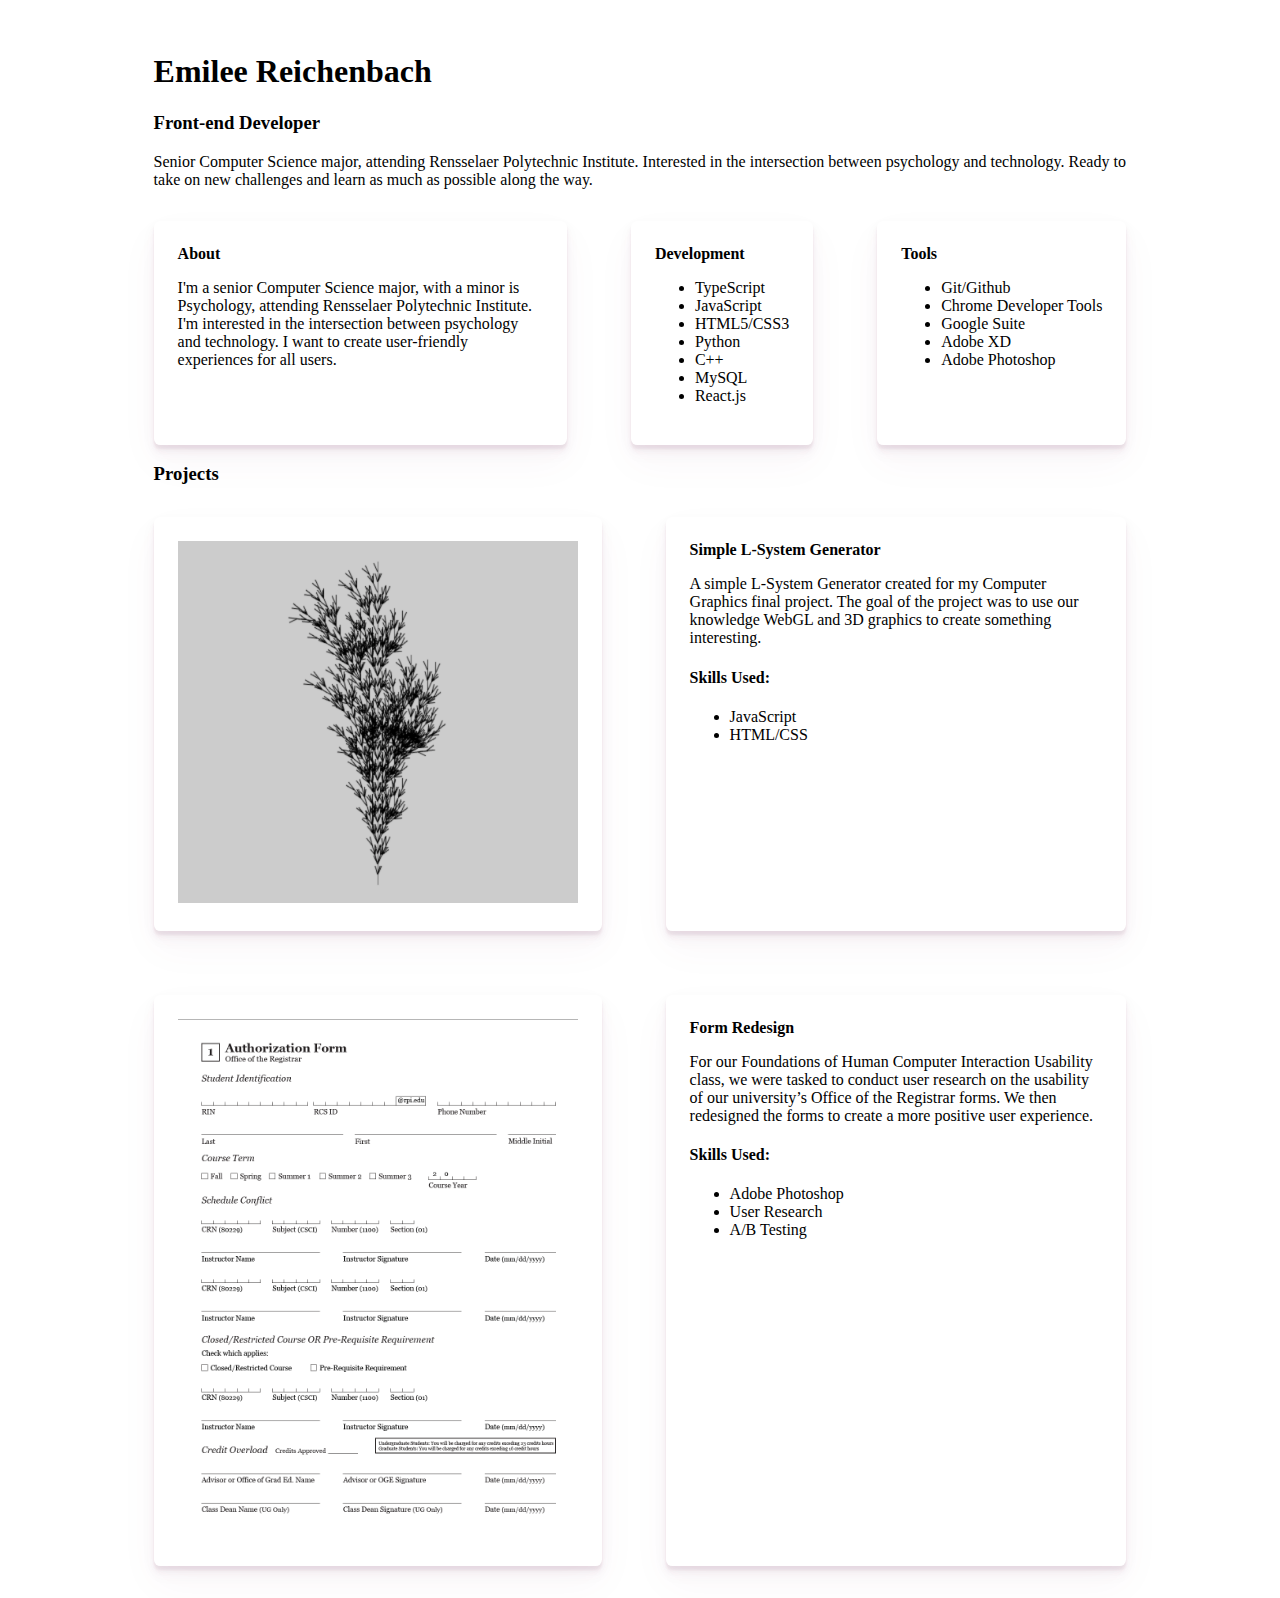
==== index.html @ 00890f54 "Basic information added" ====
<!DOCTYPE html>
<!--[if lt IE 7]>      <html class="no-js lt-ie9 lt-ie8 lt-ie7"> <![endif]-->
<!--[if IE 7]>         <html class="no-js lt-ie9 lt-ie8"> <![endif]-->
<!--[if IE 8]>         <html class="no-js lt-ie9"> <![endif]-->
<!--[if gt IE 8]><!--> <html class="no-js"> <!--<![endif]-->
  <head>
    <meta charset="utf-8">
    <meta http-equiv="X-UA-Compatible" content="IE=edge">
    <title>Emilee Reichenbach</title>
    <meta name="description" content="">
    <meta name="viewport" content="width=device-width, initial-scale=1">
    <link rel="stylesheet" type="text/css" href="main.css">
  </head>
  <body>
    <!--[if lt IE 7]>
      <p class="browsehappy">You are using an <strong>outdated</strong> browser. Please <a href="#">upgrade your browser</a> to improve your experience.</p>
    <![endif]-->

    <div class="container">
      <h1>Emilee Reichenbach</h1>
      <h3>Front-end Developer</h3>
      <p>Senior Computer Science major, attending Rensselaer Polytechnic Institute. Interested in the intersection between
      psychology and technology. Ready to take on new challenges and learn as much as possible along the way.</p>

      <div class="info">
        <div class="aboutcard">
          <strong>About</strong>
          <p>I'm a senior Computer Science major, with a minor is Psychology, attending Rensselaer Polytechnic Institute. I'm interested in the intersection between
          psychology and technology. I want to create user-friendly experiences for all users.</p>
        </div>

        <div class="aboutcard">
          <strong>Development</strong>
            <p>
              <ul>
                <li>TypeScript</li>
                <li>JavaScript</li>
                <li>HTML5/CSS3</li>
                <li>Python</li>
                <li>C++</li>
                <li>MySQL</li>
                <li>React.js</li>
              </ul>
            </p>
        </div>

        <div class="aboutcard">
          <strong>Tools</strong>
          <p>
            <ul>
              <li>Git/Github</li>
              <li>Chrome Developer Tools</li>
              <li>Google Suite</li>
              <li>Adobe XD</li>
              <li>Adobe Photoshop</li>
            </ul>
          </p>
        </div>
      </div>

      <h3>Projects</h3>
      <div class="projects">
        <div class="projectcard">
          <img src="images/lsystemgenerator.png" alt="Screenshot of L-System Generator" />
        </div>
        <div class="projectcard">
            <strong>Simple L-System Generator</strong>
            <p>
              A simple L-System Generator created for my Computer Graphics final project. The goal of the project was to use our
              knowledge WebGL and 3D graphics to create something interesting.
            </p>
            <h4>Skills Used:</h4>
            <ul>
              <li>JavaScript</li>
              <li>HTML/CSS</li>
            </ul>
        </div>

        <div class="projectcard">
          <img src="images/formproject.png" alt="Screenshot of Form Redesign project" />
        </div>
        <div class="projectcard">
          <strong>Form Redesign</strong>
          <p>
            For our Foundations of Human Computer Interaction Usability class, we were tasked to conduct user research on the
            usability of our university’s Office of the Registrar forms. We then redesigned the forms to create a more positive user
            experience.
          </p>
          <h4>Skills Used:</h4>
          <ul>
              <li>Adobe Photoshop</li>
              <li>User Research</li>
              <li>A/B Testing</li>
        </div>

      </div>
    
    </div>
    
    <script src="" async defer></script>
  </body>
</html>
---- main.css ----
body {
  margin: 0;
  font-family: 'Lato';
  padding: 2em;
  background: white;
}

.container {
  width: 80%;
  margin: 0 auto;
}

.info {
  display: grid;
  grid-template-columns: repeat(3, auto);
  grid-gap: 4em;
  margin-top: 2em;
}

.projects {
  display: grid;
  grid-template-columns: repeat(2, auto);
  grid-gap: 4em;
  margin-top: 2em;
}

.aboutcard {
  background: white;
  padding: 1.5em;
  border-radius: .4em;
  box-shadow:
    0 3.1px 2.2px rgba(115, 48, 91, 0.07),
    0 5.3px 6.3px rgba(115, 48, 91, 0.046),
    0 7.7px 14.4px rgba(115, 48, 91, 0.044),
    0 17px 42px rgba(115, 48, 91, 0.04)
  ;
}

.projectcard {
  background: white;
  padding: 1.5em;
  border-radius: .4em;
  box-shadow:
    0 3.1px 2.2px rgba(115, 48, 91, 0.07),
    0 5.3px 6.3px rgba(115, 48, 91, 0.046),
    0 7.7px 14.4px rgba(115, 48, 91, 0.044),
    0 17px 42px rgba(115, 48, 91, 0.04)
  ;
}

.projectcard img {
  max-width: 400px;
}
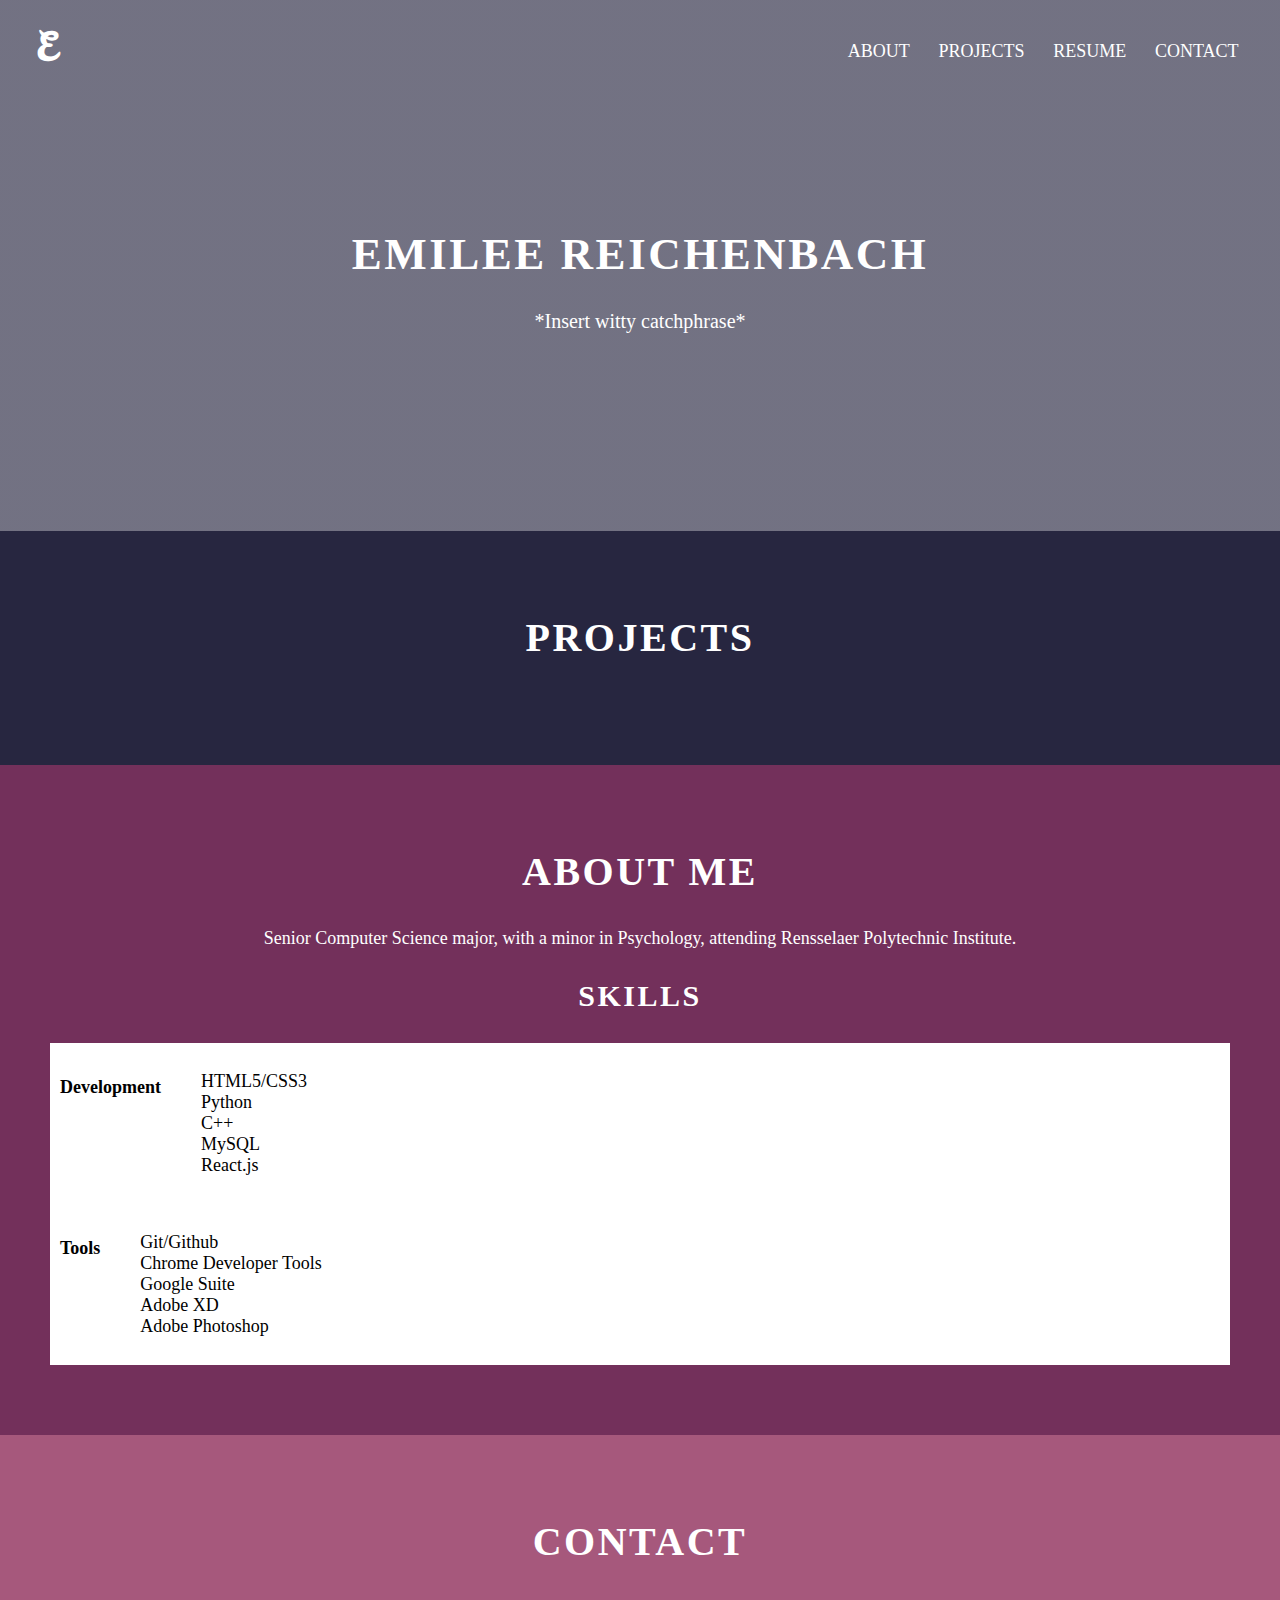
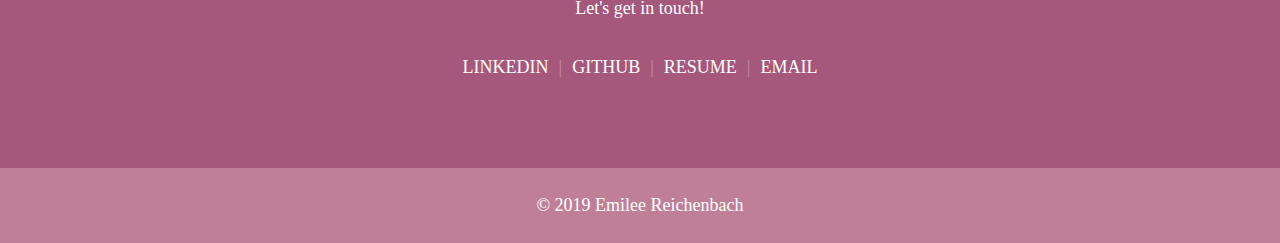
==== commit 98b919a0: "Used CSS Grid to layout page" ====
--- a/index.html
+++ b/index.html
@@ -10,26 +10,109 @@
     <meta name="description" content="">
     <meta name="viewport" content="width=device-width, initial-scale=1">
     <link rel="stylesheet" type="text/css" href="main.css">
+
+    <!-- Fonts -->
+    <link href="https://fonts.googleapis.com/css?family=Leckerli+One&display=swap" rel="stylesheet">
+    <link href="https://fonts.googleapis.com/css?family=Roboto&display=swap" rel="stylesheet">
   </head>
   <body>
     <!--[if lt IE 7]>
       <p class="browsehappy">You are using an <strong>outdated</strong> browser. Please <a href="#">upgrade your browser</a> to improve your experience.</p>
     <![endif]-->
 
-    <div class="container">
-      <h1>Emilee Reichenbach</h1>
-      <h3>Front-end Developer</h3>
-      <p>Senior Computer Science major, attending Rensselaer Polytechnic Institute. Interested in the intersection between
-      psychology and technology. Ready to take on new challenges and learn as much as possible along the way.</p>
+    <header role="banner">
+    <!-- Logo and Nav bar -->
+      <div class="clearfix">
+        <a href="/" id="logo">E</a>
+      </div>
+      
+      <nav id="top-nav" role="navigation">
+        <ul>
+          <li><a href="#about">About</a></li>
+          <li><a href="#projects">Projects</a></li>
+          <li><a href="/">Resume</a></li>
+          <li><a href="#contact">Contact</a></li>
+        </ul>
+      </nav>
 
-      <div class="info">
-        <div class="aboutcard">
+    <!-- Title section & photo -->
+      <div id="head">
+        <h1>Emilee Reichenbach</h1>
+        <!-- <h3>Front-end Developer</h3> -->
+        <p>*Insert witty catchphrase*</p>
+      </div>
+    </header>
+    <main>
+    <a name="projects"></a>
+    <!-- Projects -->
+      <h2>Projects</h2>
+      <!-- Project image // Project Description -->
+
+    </main>
+
+    <section id="about">
+    <a name="about"></a>
+    <!-- About -->
+      <h2>About Me</h2>
+      <p>Senior Computer Science major, with a minor in Psychology, attending Rensselaer Polytechnic Institute.</p>
+      
+    <!-- Skills -->
+      <h3>Skills</h3>
+      <div class="card">
+        <div class="grid-item">
+        <!-- Dev -->
+        <h4>Development</h4>
+        <ul>
+          <li>HTML5/CSS3</li>
+          <li>Python</li>
+          <li>C++</li>
+          <li>MySQL</li>
+          <li>React.js</li>
+        </ul>
+        </div>
+      </div>
+
+      <div class="card">
+        <div class="grid-item">
+        <!-- Tools -->
+        <h4>Tools</h4>
+        <ul>
+          <li>Git/Github</li>
+          <li>Chrome Developer Tools</li>
+          <li>Google Suite</li>
+          <li>Adobe XD</li>
+          <li>Adobe Photoshop</li>
+        </ul>
+        </div>
+      </div>
+    </section>
+    <section id="contact">
+    <a name="contact"></a>
+      <h2>Contact</h2>
+      <p>Let's get in touch!</p>
+      <div class="grid-item">
+      <ul>
+        <li>LinkedIn</li>
+        <li>GitHub</li>
+        <li>Resume</li>
+        <li>Email</li>
+      </ul>
+      </div>
+    </section>
+
+    <footer>
+    <!-- Footer -->
+      &copy; 2019 Emilee Reichenbach
+    </footer>
+
+     <!-- <div class="info">
+        <div class="infocard">
           <strong>About</strong>
           <p>I'm a senior Computer Science major, with a minor is Psychology, attending Rensselaer Polytechnic Institute. I'm interested in the intersection between
           psychology and technology. I want to create user-friendly experiences for all users.</p>
         </div>
 
-        <div class="aboutcard">
+        <div class="infocard">
           <strong>Development</strong>
             <p>
               <ul>
@@ -44,7 +127,7 @@
             </p>
         </div>
 
-        <div class="aboutcard">
+        <div class="infocard">
           <strong>Tools</strong>
           <p>
             <ul>
@@ -58,8 +141,8 @@
         </div>
       </div>
 
-      <h3>Projects</h3>
       <div class="projects">
+        <h3>Projects</h3>
         <div class="projectcard">
           <img src="images/lsystemgenerator.png" alt="Screenshot of L-System Generator" />
         </div>
@@ -77,7 +160,7 @@
         </div>
 
         <div class="projectcard">
-          <img src="images/formproject.png" alt="Screenshot of Form Redesign project" />
+        <img src="images/formproject.png" alt="Screenshot of Form Redesign project" />
         </div>
         <div class="projectcard">
           <strong>Form Redesign</strong>
@@ -94,9 +177,9 @@
         </div>
 
       </div>
-    
-    </div>
-    
+        
     <script src="" async defer></script>
+
+    <footer>&copy; 2019 Emilee Reichenbach</footer> -->
   </body>
-</html>+</html> --- a/main.css
+++ b/main.css
@@ -1,53 +1,216 @@
+.clearfix::after {
+  content: "";
+  clear: both;
+  display: table;
+}
+
+* { box-sizing: border-box; }
+
+.grid-item {
+  display: flex;
+}
+
+:root {
+  --header-color: white;
+}
+
 body {
-  margin: 0;
+  margin: 0 auto;
+  padding: 0;
   font-family: 'Lato';
-  padding: 2em;
+  font-size: 18px;
+  text-align: center;
   background: white;
-}
-
-.container {
-  width: 80%;
+  display: grid;
+  grid-template-columns: auto;
+  grid-template-rows: repeat(5, auto);
+  grid-template-areas: 
+    "header"
+    "project"
+    "about"
+    "contact"
+    "footer"; 
+}
+
+h2 {
+  text-transform: uppercase;
+  font-size: 40px;
+  letter-spacing: 2.5px;
+  text-align: center;
+  color: white;
+}
+
+h3 {
+  text-transform: uppercase;
+  font-size: 30px;
+  letter-spacing: 2.5px;
+  text-align: center;
+}
+
+/* Header */
+header {
+  grid-area: header;
+  background: linear-gradient(
+      rgba(39, 38, 64, 0.65), 
+      rgba(39, 38, 64, 0.65)
+    ),
+    url('/images/backgroundimg.jpeg');
+  background-position: center;
+  background-repeat: no-repeat;
+  background-size: cover;
+  background-color: linear-gradient(
+      rgb(39, 38, 64),
+      rgb(115, 48, 91)); 
+}
+
+/* Logo design */
+#logo {
+  color: var(--header-color);
+  font-family: 'Leckerli One';
+  font-size: 40px;
+  text-decoration: none;
+  float: left;
+  display: block;
+  position: absolute;
+  margin-top: 0.5em;
+  margin-left: 0.9em;
+  -webkit-transition: all 0.3s ease-in-out;
+  -moz-transition: all 0.3s ease-in-out;
+  -o-transition: all 0.3s ease-in-out;
+  transition: all 0.3s ease-in-out;
+} 
+
+#logo:hover {
+  color: #BF8097;
+  text-decoration: none;
+  -webkit-transform: scale(1.08);
+  -moz-transform: scale(1.08);
+  -o-transform: scale(1.08);
+  transform: scale(1.08);
+} 
+
+header[role="banner"] {
+  width: 100%;
+}
+
+header[role="banner"] nav {
+  float: right;
+}
+
+/* Top navigation */
+#top-nav ul {
+  list-style: none;
+  margin-top: 1.5em;
+  margin-right: 1.5em;
+}
+
+#top-nav ul li {
+  padding: .8em;
+  float: left;
+}
+
+#top-nav a {
+  color: var(--header-color);
+  text-align: center;
+  padding-bottom: .3em;
+  text-decoration: none;
+  text-transform: uppercase;
+  -webkit-transition: all 0.3s ease-in-out;
+  -moz-transition: all 0.3s ease-in-out;
+  -o-transition: all 0.3s ease-in-out;
+  transition: all 0.3s ease-in-out;
+  border-bottom: 3px solid transparent;
+}
+
+#top-nav a:hover {
+  border-bottom: 3px solid #BF8097;
+}
+
+/* Title Content */
+#head {
+  padding: 11em 0;
+}
+
+#head h1 {
+  text-transform: uppercase;
+  font-size: 45px;
+  color: var(--header-color);
+  letter-spacing: 2.5px;
+}
+
+#head p {
+  width: 70%;
   margin: 0 auto;
-}
-
-.info {
+  color: var(--header-color);
+  font-size: 20px;
+}
+
+/* Project Section */
+main {
+  grid-area: project;
+  padding: 50px;
+  padding-bottom: 70px;
+  background-color: rgb(39, 38, 64);
+}
+
+/* About Section */
+section#about {
+  grid-area: about;
+  padding: 50px;
+  padding-bottom: 70px;
+  background-color: rgb(115, 48, 91);
+  color: white;
+  text-align: center;
+}
+
+.card {
   display: grid;
-  grid-template-columns: repeat(3, auto);
-  grid-gap: 4em;
-  margin-top: 2em;
-}
-
-.projects {
-  display: grid;
-  grid-template-columns: repeat(2, auto);
-  grid-gap: 4em;
-  margin-top: 2em;
-}
-
-.aboutcard {
-  background: white;
+  grid-template-columns: 1fr 2fr;
+  grid-auto-rows: auto;
+  grid-gap: 10px;
+  padding: 10px;
+  background-color: white;
+  color: black;
+}
+
+.card ul {
+  list-style: none;
+  text-align: left;
+}
+
+/* Contact Section */
+section#contact {
+  grid-area: contact;
+  padding: 50px;
+  padding-bottom: 70px;
+  background-color: rgb(166, 88, 124);
+  color: white;
+}
+
+section#contact ul {
+  list-style: none;
+  text-transform: uppercase;
+  padding: 20px;
+  margin: auto;
+}
+
+section#contact ul li {
+  float: left;
+}
+
+section#contact ul li:not(:last-child):after {
+  content: '|';
+  position: relative; 
+  padding: 0 10px 0 10px;
+  opacity: 0.3;
+  color: #fff;
+}
+
+/* Footer */
+footer {
+  grid-area: footer;
   padding: 1.5em;
-  border-radius: .4em;
-  box-shadow:
-    0 3.1px 2.2px rgba(115, 48, 91, 0.07),
-    0 5.3px 6.3px rgba(115, 48, 91, 0.046),
-    0 7.7px 14.4px rgba(115, 48, 91, 0.044),
-    0 17px 42px rgba(115, 48, 91, 0.04)
-  ;
-}
-
-.projectcard {
-  background: white;
-  padding: 1.5em;
-  border-radius: .4em;
-  box-shadow:
-    0 3.1px 2.2px rgba(115, 48, 91, 0.07),
-    0 5.3px 6.3px rgba(115, 48, 91, 0.046),
-    0 7.7px 14.4px rgba(115, 48, 91, 0.044),
-    0 17px 42px rgba(115, 48, 91, 0.04)
-  ;
-}
-
-.projectcard img {
-  max-width: 400px;
+  text-align: center;
+  background-color: rgb(191, 128, 151);
+  color: white;
 }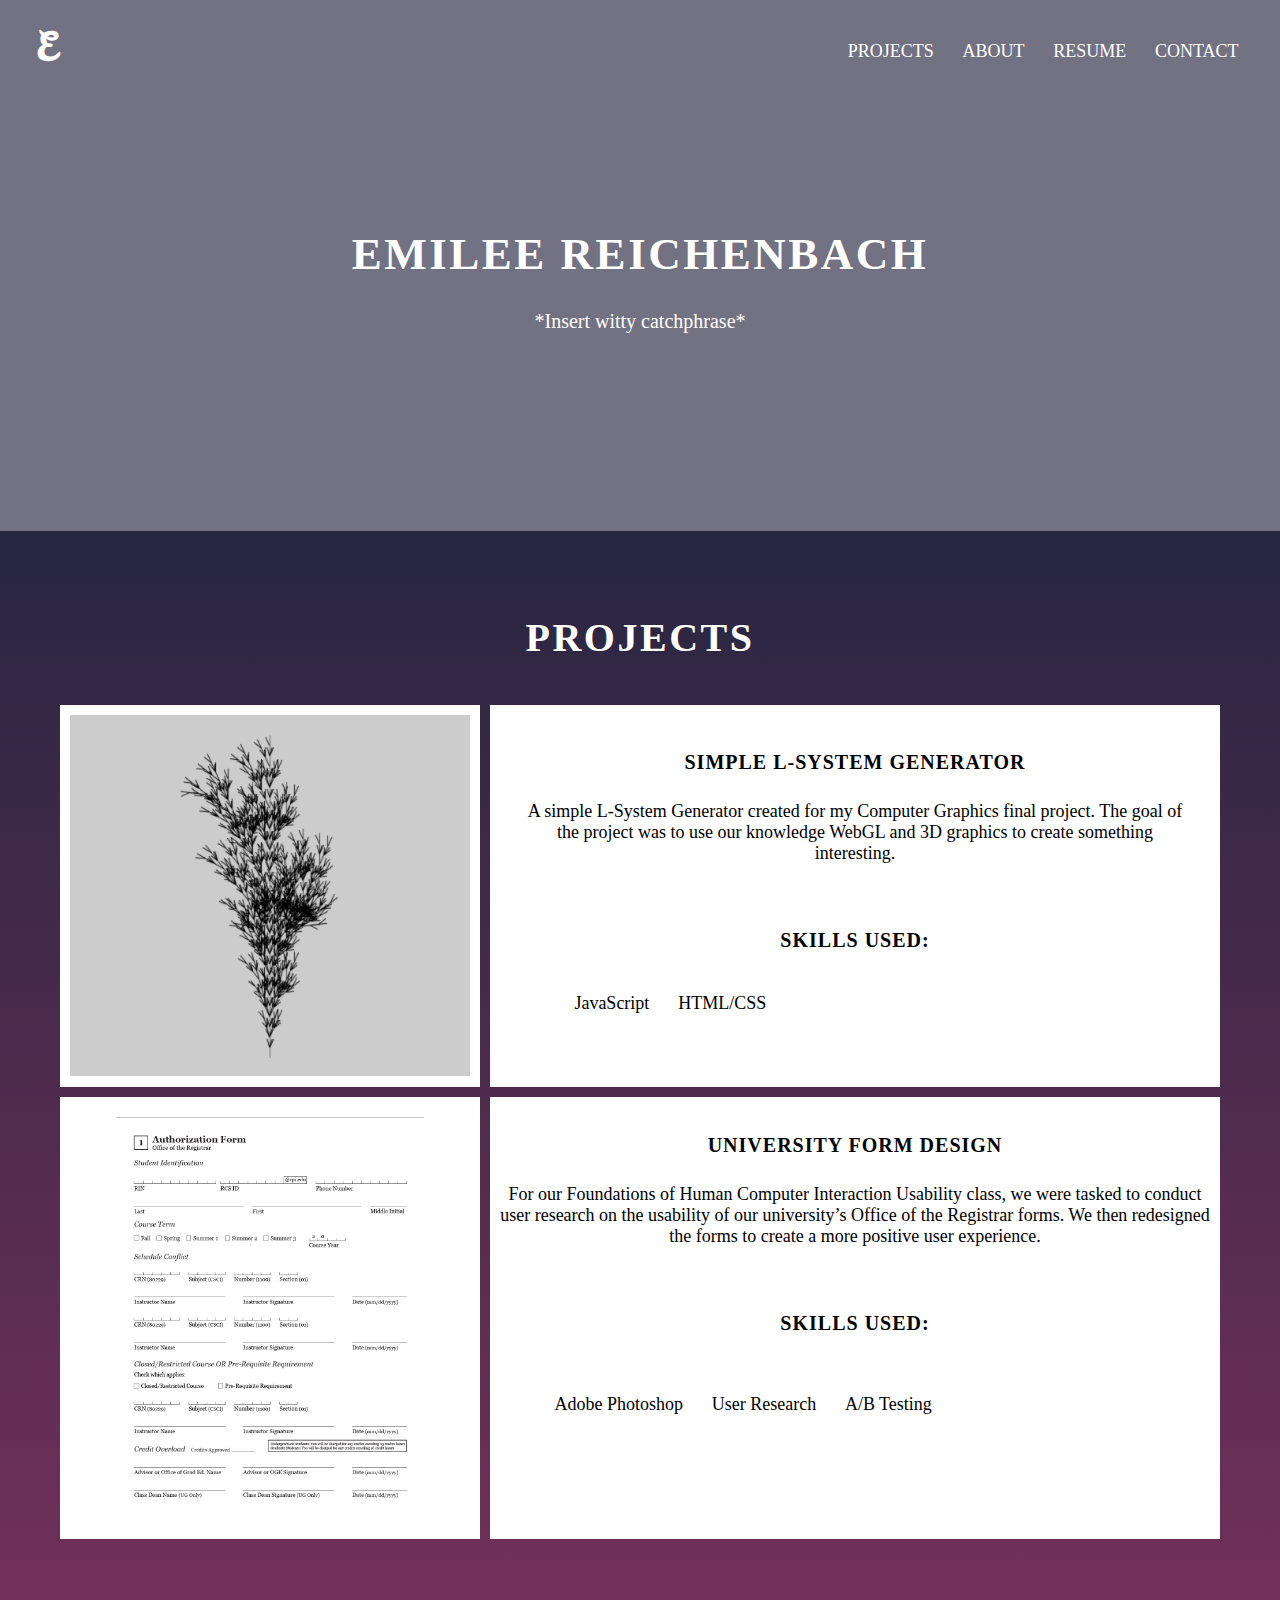
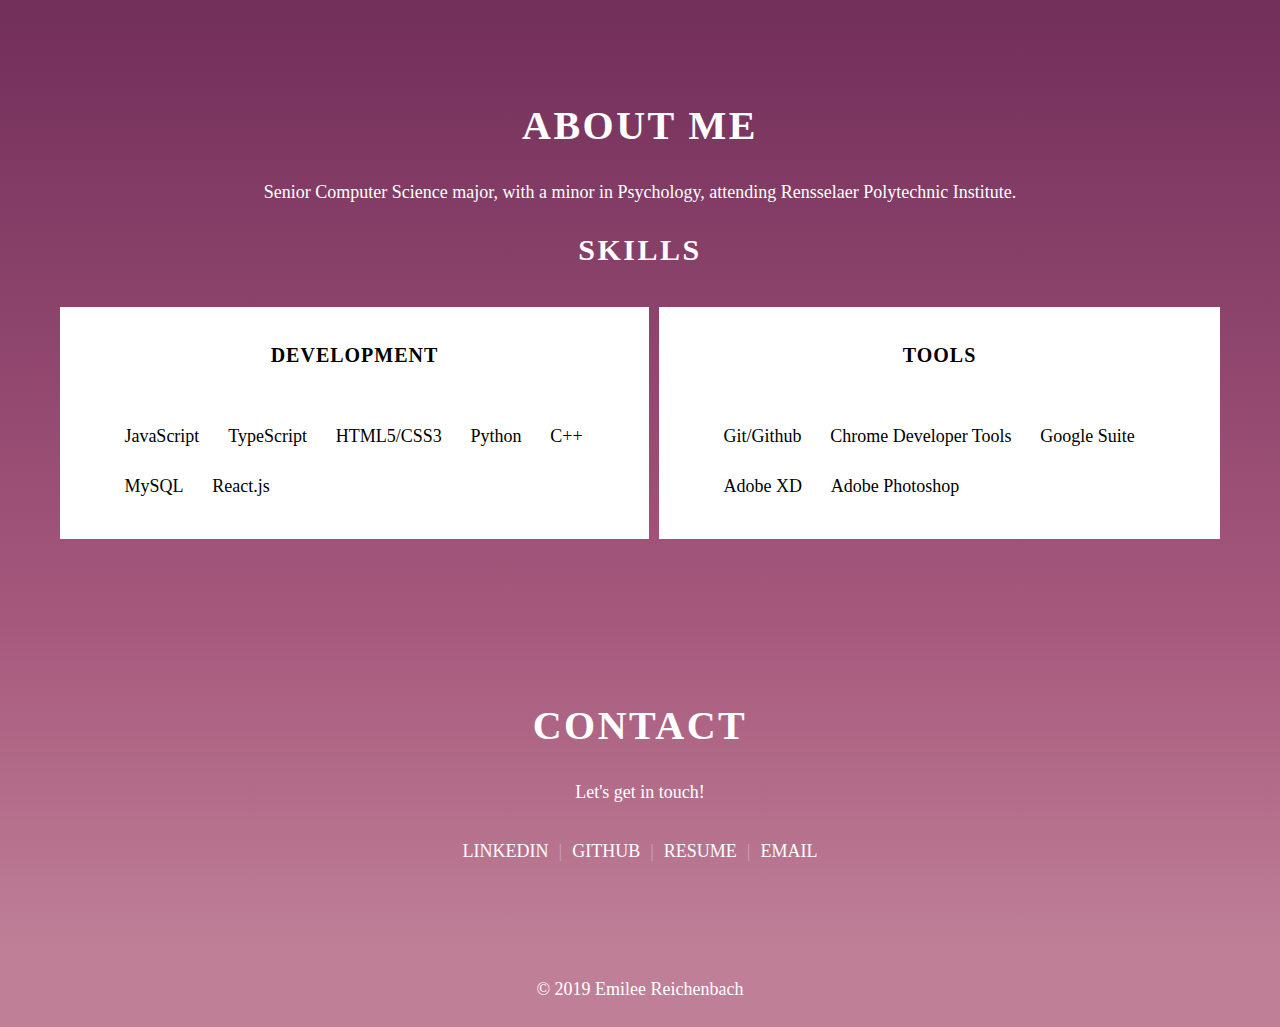
==== commit 9e85075c: "Divided content into cards" ====
--- a/index.html
+++ b/index.html
@@ -28,8 +28,8 @@
       
       <nav id="top-nav" role="navigation">
         <ul>
+          <li><a href="#projects">Projects</a></li>
           <li><a href="#about">About</a></li>
-          <li><a href="#projects">Projects</a></li>
           <li><a href="/">Resume</a></li>
           <li><a href="#contact">Contact</a></li>
         </ul>
@@ -42,12 +42,52 @@
         <p>*Insert witty catchphrase*</p>
       </div>
     </header>
+
     <main>
     <a name="projects"></a>
     <!-- Projects -->
       <h2>Projects</h2>
       <!-- Project image // Project Description -->
-
+      <div class="grid-container" id="projects">
+        <!-- Project 1 -->
+        <div class="card">
+          <img src="images/lsystemgenerator.png" alt="Simple L-System Generator screenshot" />
+        </div>
+        <div class="card" id="projects">
+          <h4>Simple L-System Generator</h4>
+          <p>
+            A simple L-System Generator created for my Computer Graphics final project. The goal of the project was to use our
+            knowledge WebGL and 3D graphics to create something interesting.
+          </p>
+          <br />
+          <h4>Skills Used:</h4>
+          <ul id="pr">
+            <li>JavaScript</li>
+            <li>HTML/CSS</li>
+          </ul>
+        </div>
+
+        <!-- Project 2 -->
+        <div class="card" id="projects">
+          <img src="images/formproject.png" alt="Form Redesign screenshot" />
+        </div>
+        <div class="card">
+          <h4>University Form Design</h4>
+          <p>
+            For our Foundations of Human Computer Interaction Usability class, we were tasked to conduct user research on the
+            usability of our university’s Office of the Registrar forms. We then redesigned the forms to create a more positive
+            user
+            experience.
+          </p>
+          <br />
+          <h4>Skills Used:</h4>
+          <ul id="pr">
+            <li>Adobe Photoshop</li>
+            <li>User Research</li>
+            <li>A/B Testing</li>
+          </ul>
+        </div>
+      </div>
     </main>
 
     <section id="about">
@@ -58,34 +98,35 @@
       
     <!-- Skills -->
       <h3>Skills</h3>
-      <div class="card">
-        <div class="grid-item">
-        <!-- Dev -->
-        <h4>Development</h4>
-        <ul>
-          <li>HTML5/CSS3</li>
-          <li>Python</li>
-          <li>C++</li>
-          <li>MySQL</li>
-          <li>React.js</li>
-        </ul>
-        </div>
-      </div>
-
-      <div class="card">
-        <div class="grid-item">
-        <!-- Tools -->
-        <h4>Tools</h4>
-        <ul>
-          <li>Git/Github</li>
-          <li>Chrome Developer Tools</li>
-          <li>Google Suite</li>
-          <li>Adobe XD</li>
-          <li>Adobe Photoshop</li>
-        </ul>
+      <div class="grid-container">
+        <div class="card">
+          <!-- Dev -->
+          <h4>Development</h4>
+          <ul>
+            <li>JavaScript</li>
+            <li>TypeScript</li>
+            <li>HTML5/CSS3</li>
+            <li>Python</li>
+            <li>C++</li>
+            <li>MySQL</li>
+            <li>React.js</li>
+          </ul>
+        </div>
+
+        <div class="card">
+          <!-- Tools -->
+          <h4>Tools</h4>
+          <ul>
+            <li>Git/Github</li>
+            <li>Chrome Developer Tools</li>
+            <li>Google Suite</li>
+            <li>Adobe XD</li>
+            <li>Adobe Photoshop</li>
+          </ul>
         </div>
       </div>
     </section>
+
     <section id="contact">
     <a name="contact"></a>
       <h2>Contact</h2>
--- a/main.css
+++ b/main.css
@@ -8,6 +8,14 @@
 
 .grid-item {
   display: flex;
+}
+
+.grid-container {
+  display: grid;
+  grid-gap: 10px;
+  align-content: center;
+  grid-template-columns: auto auto;
+  padding: 10px;
 }
 
 :root {
@@ -47,6 +55,13 @@
   text-align: center;
 }
 
+h4 {
+  text-align: center;
+  font-size: 20px;
+  text-transform: uppercase;
+  letter-spacing: 1px;
+}
+
 /* Header */
 header {
   grid-area: header;
@@ -58,9 +73,6 @@
   background-position: center;
   background-repeat: no-repeat;
   background-size: cover;
-  background-color: linear-gradient(
-      rgb(39, 38, 64),
-      rgb(115, 48, 91)); 
 }
 
 /* Logo design */
@@ -150,7 +162,28 @@
   grid-area: project;
   padding: 50px;
   padding-bottom: 70px;
-  background-color: rgb(39, 38, 64);
+  background: linear-gradient(
+    rgb(39, 38, 64),
+    rgb(115, 48, 91));
+}
+
+.grid-container#project {
+  grid-template-columns: 1fr 2fr;
+  grid-column-gap: 15px;
+  grid-row-gap: 30px;
+}
+
+.card#projects {
+  padding: 20px 30px 20px 30px;
+}
+
+.card#projects ul {
+  list-style: none;
+  margin: 0 auto;
+}
+
+.card#projects ul li {
+  padding: 0.8em;
 }
 
 /* About Section */
@@ -158,24 +191,36 @@
   grid-area: about;
   padding: 50px;
   padding-bottom: 70px;
-  background-color: rgb(115, 48, 91);
+  background: linear-gradient(
+    rgb(115, 48, 91),
+    rgb(166, 88, 124));
   color: white;
   text-align: center;
 }
 
 .card {
-  display: grid;
-  grid-template-columns: 1fr 2fr;
-  grid-auto-rows: auto;
-  grid-gap: 10px;
   padding: 10px;
+  float: left;
   background-color: white;
   color: black;
+  text-align: center;
 }
 
 .card ul {
   list-style: none;
-  text-align: left;
+  float: left;
+}
+
+.card ul li {
+  padding: .8em;
+  float: left;
+}
+
+.card img {
+  min-width: 300px;
+  max-width: 400px;
+  max-height: 400px;
+  margin-bottom: -.2em;
 }
 
 /* Contact Section */
@@ -183,7 +228,9 @@
   grid-area: contact;
   padding: 50px;
   padding-bottom: 70px;
-  background-color: rgb(166, 88, 124);
+  background: linear-gradient(
+    rgb(166, 88, 124),
+    rgb(191, 128, 151));
   color: white;
 }
 
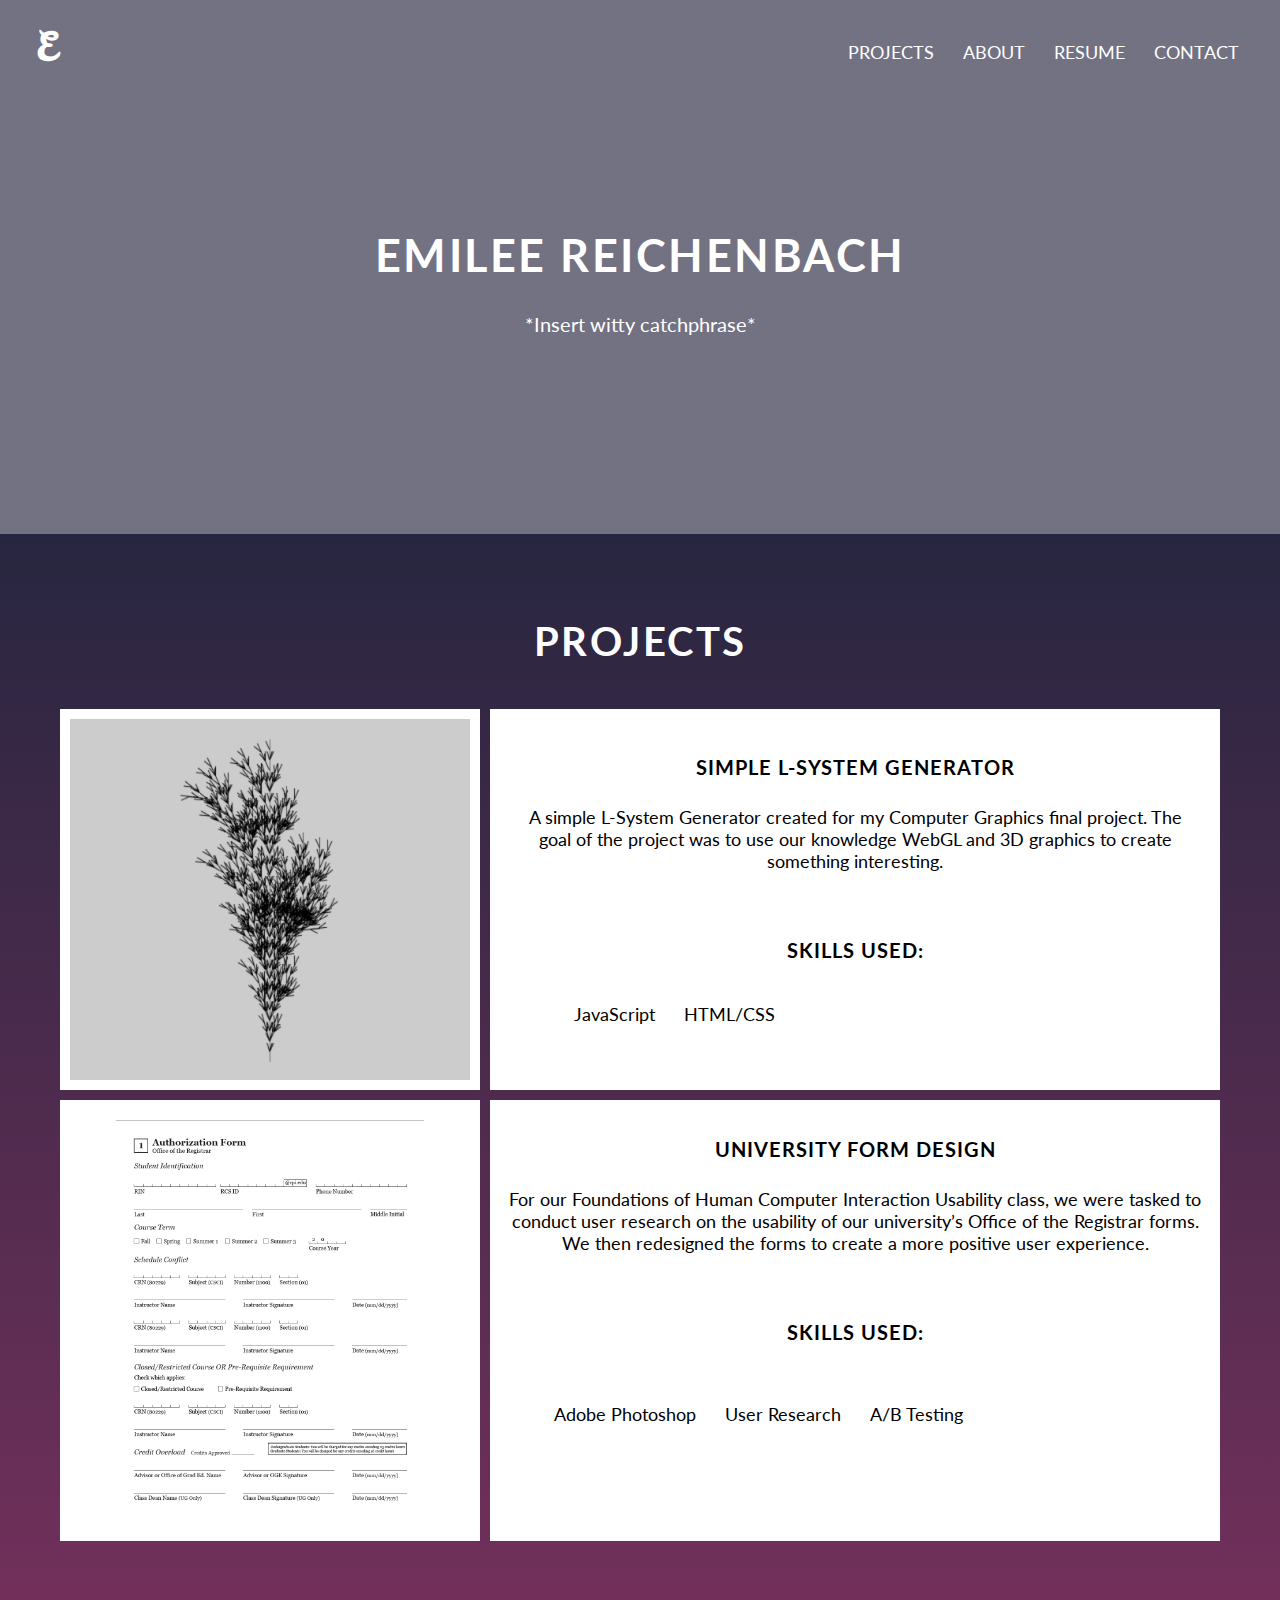
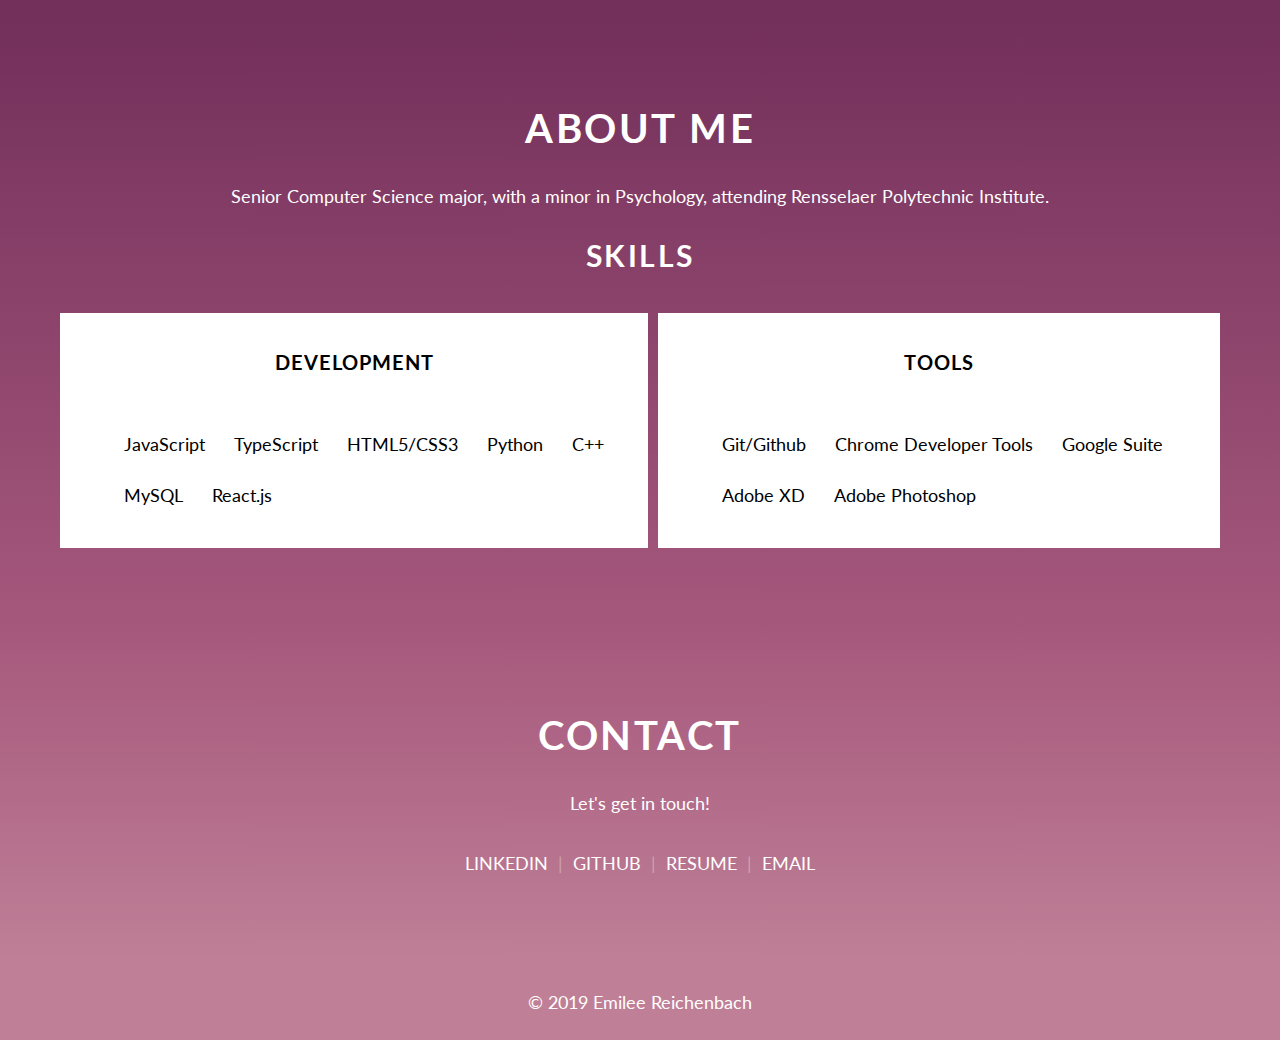
==== commit 01ee97ea: "Added link to Lato font" ====
--- a/index.html
+++ b/index.html
@@ -14,6 +14,7 @@
     <!-- Fonts -->
     <link href="https://fonts.googleapis.com/css?family=Leckerli+One&display=swap" rel="stylesheet">
     <link href="https://fonts.googleapis.com/css?family=Roboto&display=swap" rel="stylesheet">
+    <link href="https://fonts.googleapis.com/css?family=Lato&display=swap" rel="stylesheet">
   </head>
   <body>
     <!--[if lt IE 7]>
@@ -30,7 +31,7 @@
         <ul>
           <li><a href="#projects">Projects</a></li>
           <li><a href="#about">About</a></li>
-          <li><a href="/">Resume</a></li>
+          <li><a href=Resume_Emilee.pdf>Resume</a></li>
           <li><a href="#contact">Contact</a></li>
         </ul>
       </nav>
@@ -133,10 +134,10 @@
       <p>Let's get in touch!</p>
       <div class="grid-item">
       <ul>
-        <li>LinkedIn</li>
-        <li>GitHub</li>
-        <li>Resume</li>
-        <li>Email</li>
+        <li><a href="https://linkedin.com/in/emilee-reichenbach">LinkedIn</a></li>
+        <li><a href="https://github.com/emileerei">GitHub</a></li>
+        <li><a href=Resume_Emilee.pdf>Resume</a></li>
+        <li><a href="mailto:reiche2@rpi.edu">Email</a></li>
       </ul>
       </div>
     </section>
@@ -145,82 +146,5 @@
     <!-- Footer -->
       &copy; 2019 Emilee Reichenbach
     </footer>
-
-     <!-- <div class="info">
-        <div class="infocard">
-          <strong>About</strong>
-          <p>I'm a senior Computer Science major, with a minor is Psychology, attending Rensselaer Polytechnic Institute. I'm interested in the intersection between
-          psychology and technology. I want to create user-friendly experiences for all users.</p>
-        </div>
-
-        <div class="infocard">
-          <strong>Development</strong>
-            <p>
-              <ul>
-                <li>TypeScript</li>
-                <li>JavaScript</li>
-                <li>HTML5/CSS3</li>
-                <li>Python</li>
-                <li>C++</li>
-                <li>MySQL</li>
-                <li>React.js</li>
-              </ul>
-            </p>
-        </div>
-
-        <div class="infocard">
-          <strong>Tools</strong>
-          <p>
-            <ul>
-              <li>Git/Github</li>
-              <li>Chrome Developer Tools</li>
-              <li>Google Suite</li>
-              <li>Adobe XD</li>
-              <li>Adobe Photoshop</li>
-            </ul>
-          </p>
-        </div>
-      </div>
-
-      <div class="projects">
-        <h3>Projects</h3>
-        <div class="projectcard">
-          <img src="images/lsystemgenerator.png" alt="Screenshot of L-System Generator" />
-        </div>
-        <div class="projectcard">
-            <strong>Simple L-System Generator</strong>
-            <p>
-              A simple L-System Generator created for my Computer Graphics final project. The goal of the project was to use our
-              knowledge WebGL and 3D graphics to create something interesting.
-            </p>
-            <h4>Skills Used:</h4>
-            <ul>
-              <li>JavaScript</li>
-              <li>HTML/CSS</li>
-            </ul>
-        </div>
-
-        <div class="projectcard">
-        <img src="images/formproject.png" alt="Screenshot of Form Redesign project" />
-        </div>
-        <div class="projectcard">
-          <strong>Form Redesign</strong>
-          <p>
-            For our Foundations of Human Computer Interaction Usability class, we were tasked to conduct user research on the
-            usability of our university’s Office of the Registrar forms. We then redesigned the forms to create a more positive user
-            experience.
-          </p>
-          <h4>Skills Used:</h4>
-          <ul>
-              <li>Adobe Photoshop</li>
-              <li>User Research</li>
-              <li>A/B Testing</li>
-        </div>
-
-      </div>
-        
-    <script src="" async defer></script>
-
-    <footer>&copy; 2019 Emilee Reichenbach</footer> -->
   </body>
 </html> --- a/main.css
+++ b/main.css
@@ -25,7 +25,7 @@
 body {
   margin: 0 auto;
   padding: 0;
-  font-family: 'Lato';
+  font-family: 'Lato', sans-serif;
   font-size: 18px;
   text-align: center;
   background: white;
@@ -93,12 +93,11 @@
 } 
 
 #logo:hover {
-  color: #BF8097;
-  text-decoration: none;
-  -webkit-transform: scale(1.08);
-  -moz-transform: scale(1.08);
-  -o-transform: scale(1.08);
-  transform: scale(1.08);
+  text-decoration: none;
+  -webkit-transform: scale(1.08) rotate(-15deg);
+  -moz-transform: scale(1.08) rotate(-15deg);
+  -o-transform: scale(1.08) rotate(-15deg);
+  transform: scale(1.08) rotate(-15deg);
 } 
 
 header[role="banner"] {
@@ -135,7 +134,7 @@
 }
 
 #top-nav a:hover {
-  border-bottom: 3px solid #BF8097;
+  border-bottom: 3px solid rgb(191, 128, 151);
 }
 
 /* Title Content */
@@ -250,7 +249,22 @@
   position: relative; 
   padding: 0 10px 0 10px;
   opacity: 0.3;
-  color: #fff;
+  color: white;
+}
+
+section#contact a {
+  text-decoration: none;
+  color: white;
+  padding-bottom: .3em;
+  -webkit-transition: all 0.3s ease-in-out;
+  -moz-transition: all 0.3s ease-in-out;
+  -o-transition: all 0.3s ease-in-out;
+  transition: all 0.3s ease-in-out;
+  border-bottom: 3px solid transparent;
+}
+
+section#contact a:hover {
+  border-bottom: 3px solid rgb(39, 38, 64);
 }
 
 /* Footer */
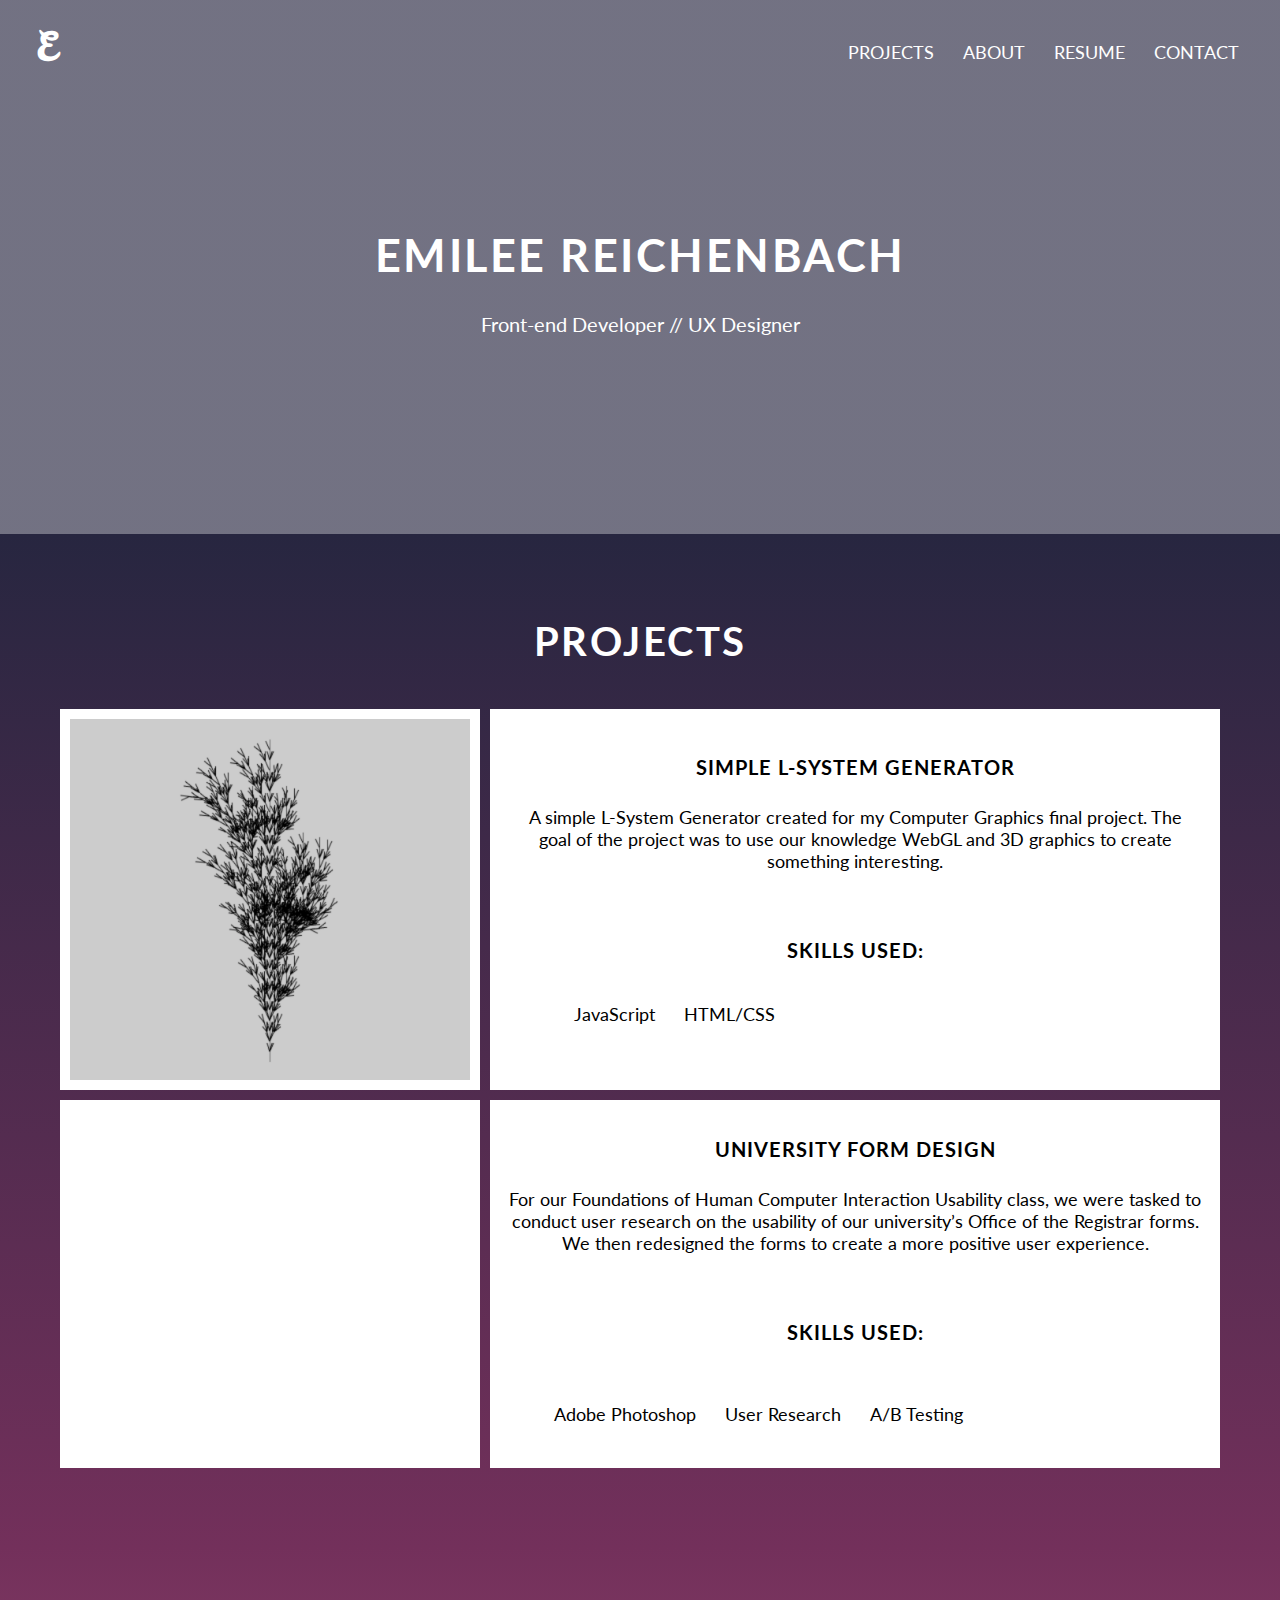
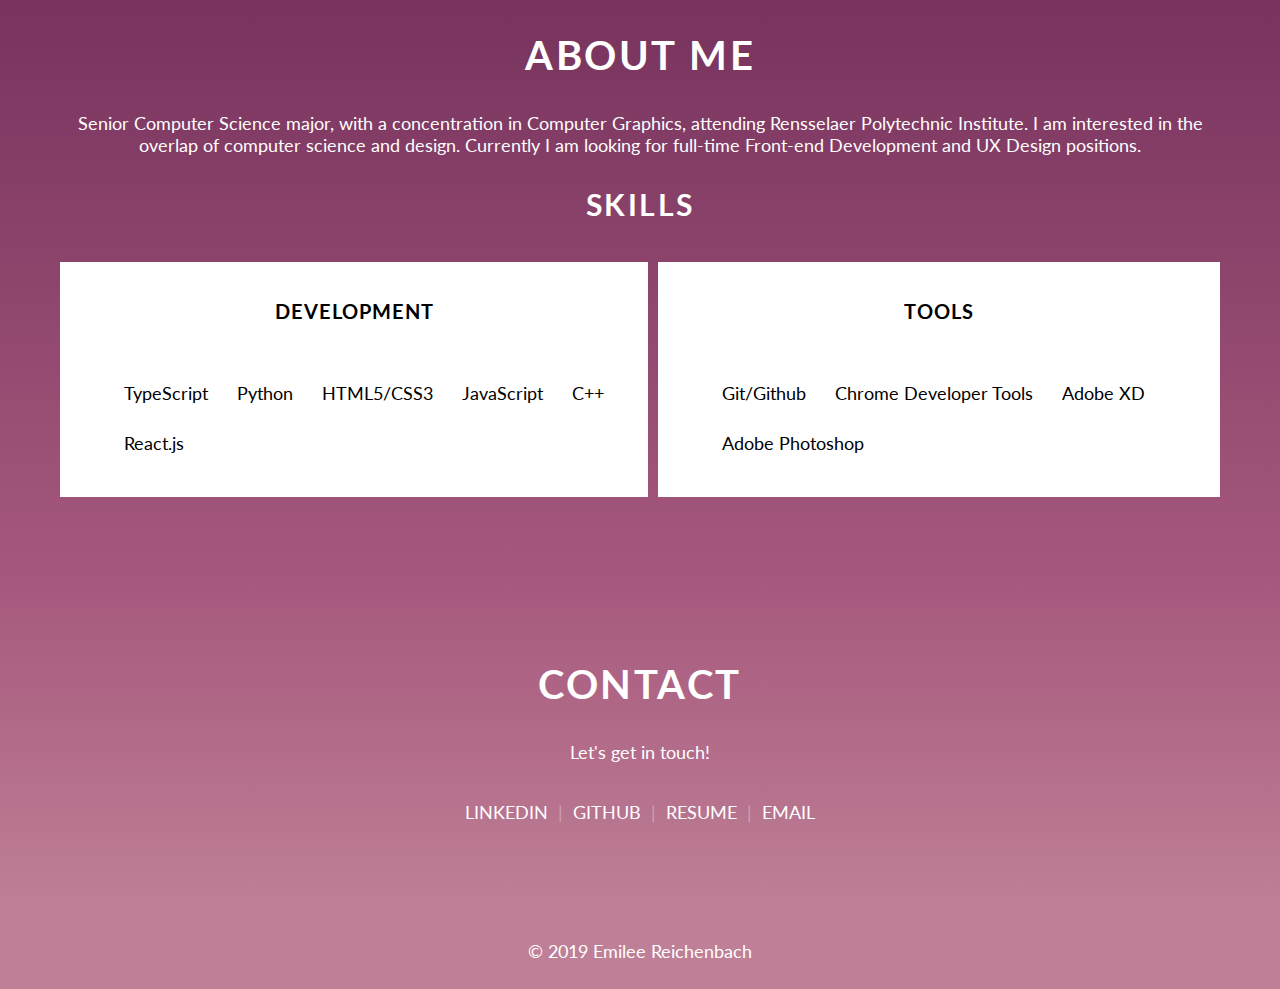
==== commit 749a15de: "Updated about and tag line" ====
--- a/index.html
+++ b/index.html
@@ -40,7 +40,7 @@
       <div id="head">
         <h1>Emilee Reichenbach</h1>
         <!-- <h3>Front-end Developer</h3> -->
-        <p>*Insert witty catchphrase*</p>
+        <p>Front-end Developer // UX Designer</p>
       </div>
     </header>
 
@@ -70,7 +70,7 @@
 
         <!-- Project 2 -->
         <div class="card" id="projects">
-          <img src="images/formproject.png" alt="Form Redesign screenshot" />
+          
         </div>
         <div class="card">
           <h4>University Form Design</h4>
@@ -95,7 +95,7 @@
     <a name="about"></a>
     <!-- About -->
       <h2>About Me</h2>
-      <p>Senior Computer Science major, with a minor in Psychology, attending Rensselaer Polytechnic Institute.</p>
+      <p>Senior Computer Science major, with a concentration in Computer Graphics, attending Rensselaer Polytechnic Institute. I am interested in the overlap of computer science and design. Currently I am looking for full-time Front-end Development and UX Design positions.</p>
       
     <!-- Skills -->
       <h3>Skills</h3>
@@ -104,12 +104,11 @@
           <!-- Dev -->
           <h4>Development</h4>
           <ul>
+            <li>TypeScript</li>
+            <li>Python</li>
+            <li>HTML5/CSS3</li>
             <li>JavaScript</li>
-            <li>TypeScript</li>
-            <li>HTML5/CSS3</li>
-            <li>Python</li>
             <li>C++</li>
-            <li>MySQL</li>
             <li>React.js</li>
           </ul>
         </div>
@@ -120,7 +119,6 @@
           <ul>
             <li>Git/Github</li>
             <li>Chrome Developer Tools</li>
-            <li>Google Suite</li>
             <li>Adobe XD</li>
             <li>Adobe Photoshop</li>
           </ul>
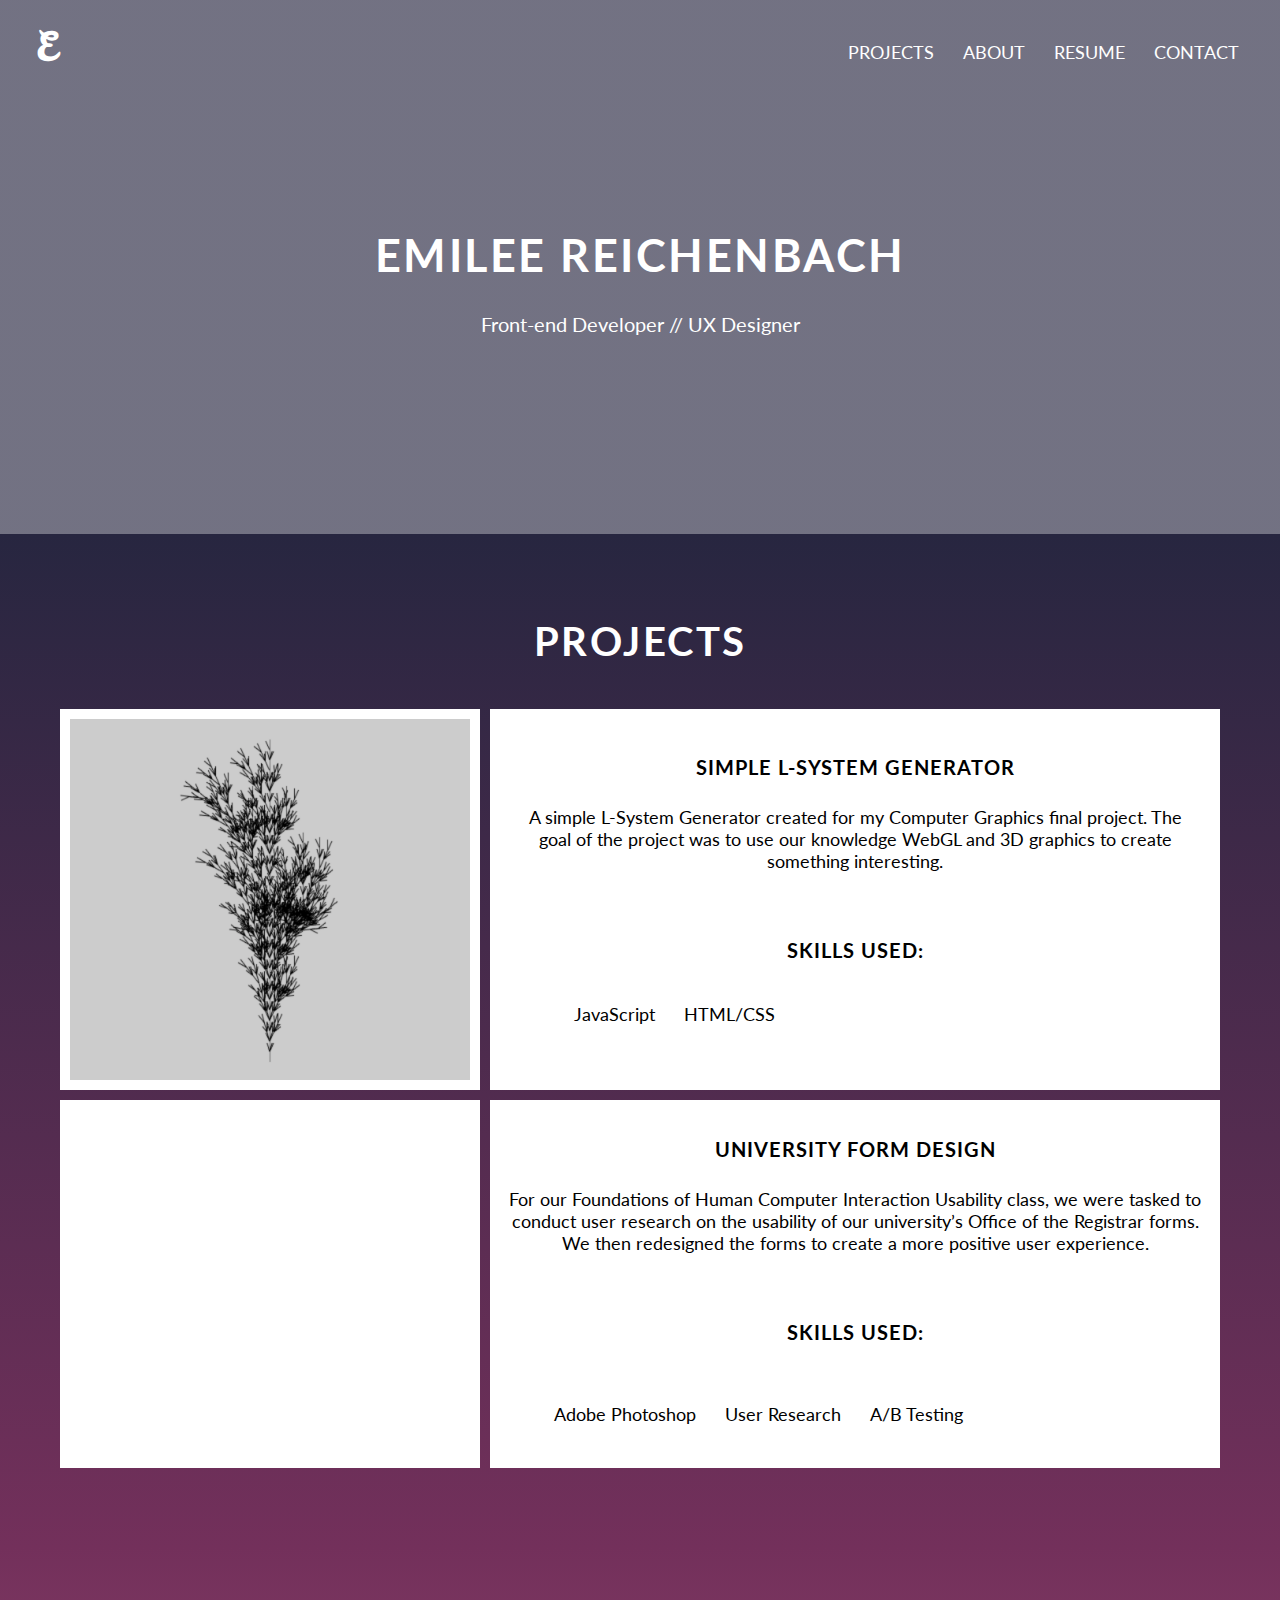
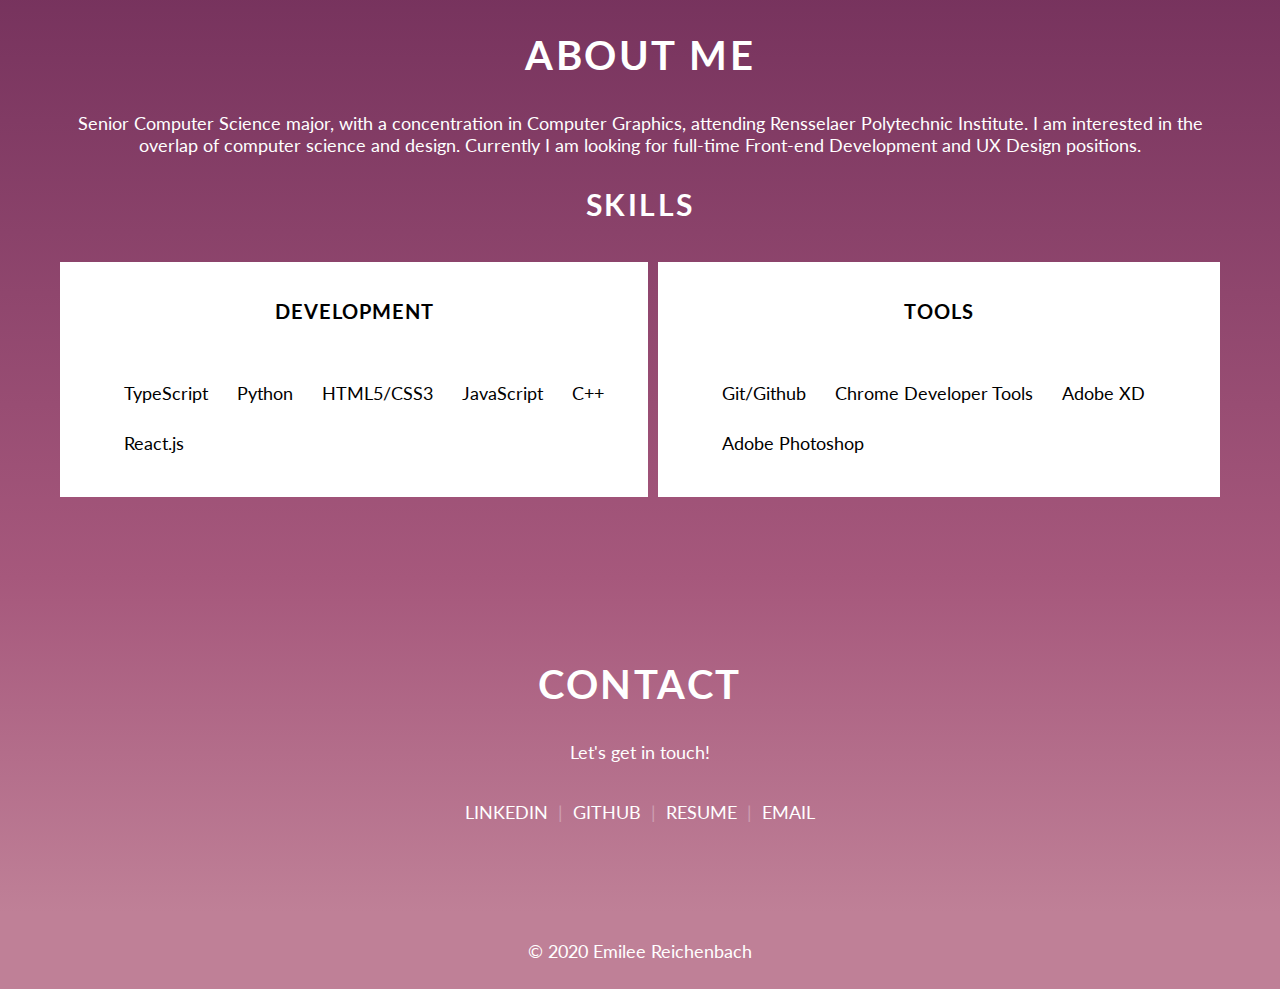
==== commit c7c70e07: "Added graphics demo link" ====
--- a/index.html
+++ b/index.html
@@ -52,7 +52,7 @@
       <div class="grid-container" id="projects">
         <!-- Project 1 -->
         <div class="card">
-          <img src="images/lsystemgenerator.png" alt="Simple L-System Generator screenshot" />
+          <a href="https://homepages.rpi.edu/~reiche2/homeworks/TermProject/termProject.html"><img src="images/lsystemgenerator.png" alt="Simple L-System Generator screenshot" /></a>
         </div>
         <div class="card" id="projects">
           <h4>Simple L-System Generator</h4>
@@ -142,7 +142,7 @@
 
     <footer>
     <!-- Footer -->
-      &copy; 2019 Emilee Reichenbach
+      &copy; 2020 Emilee Reichenbach
     </footer>
   </body>
 </html> 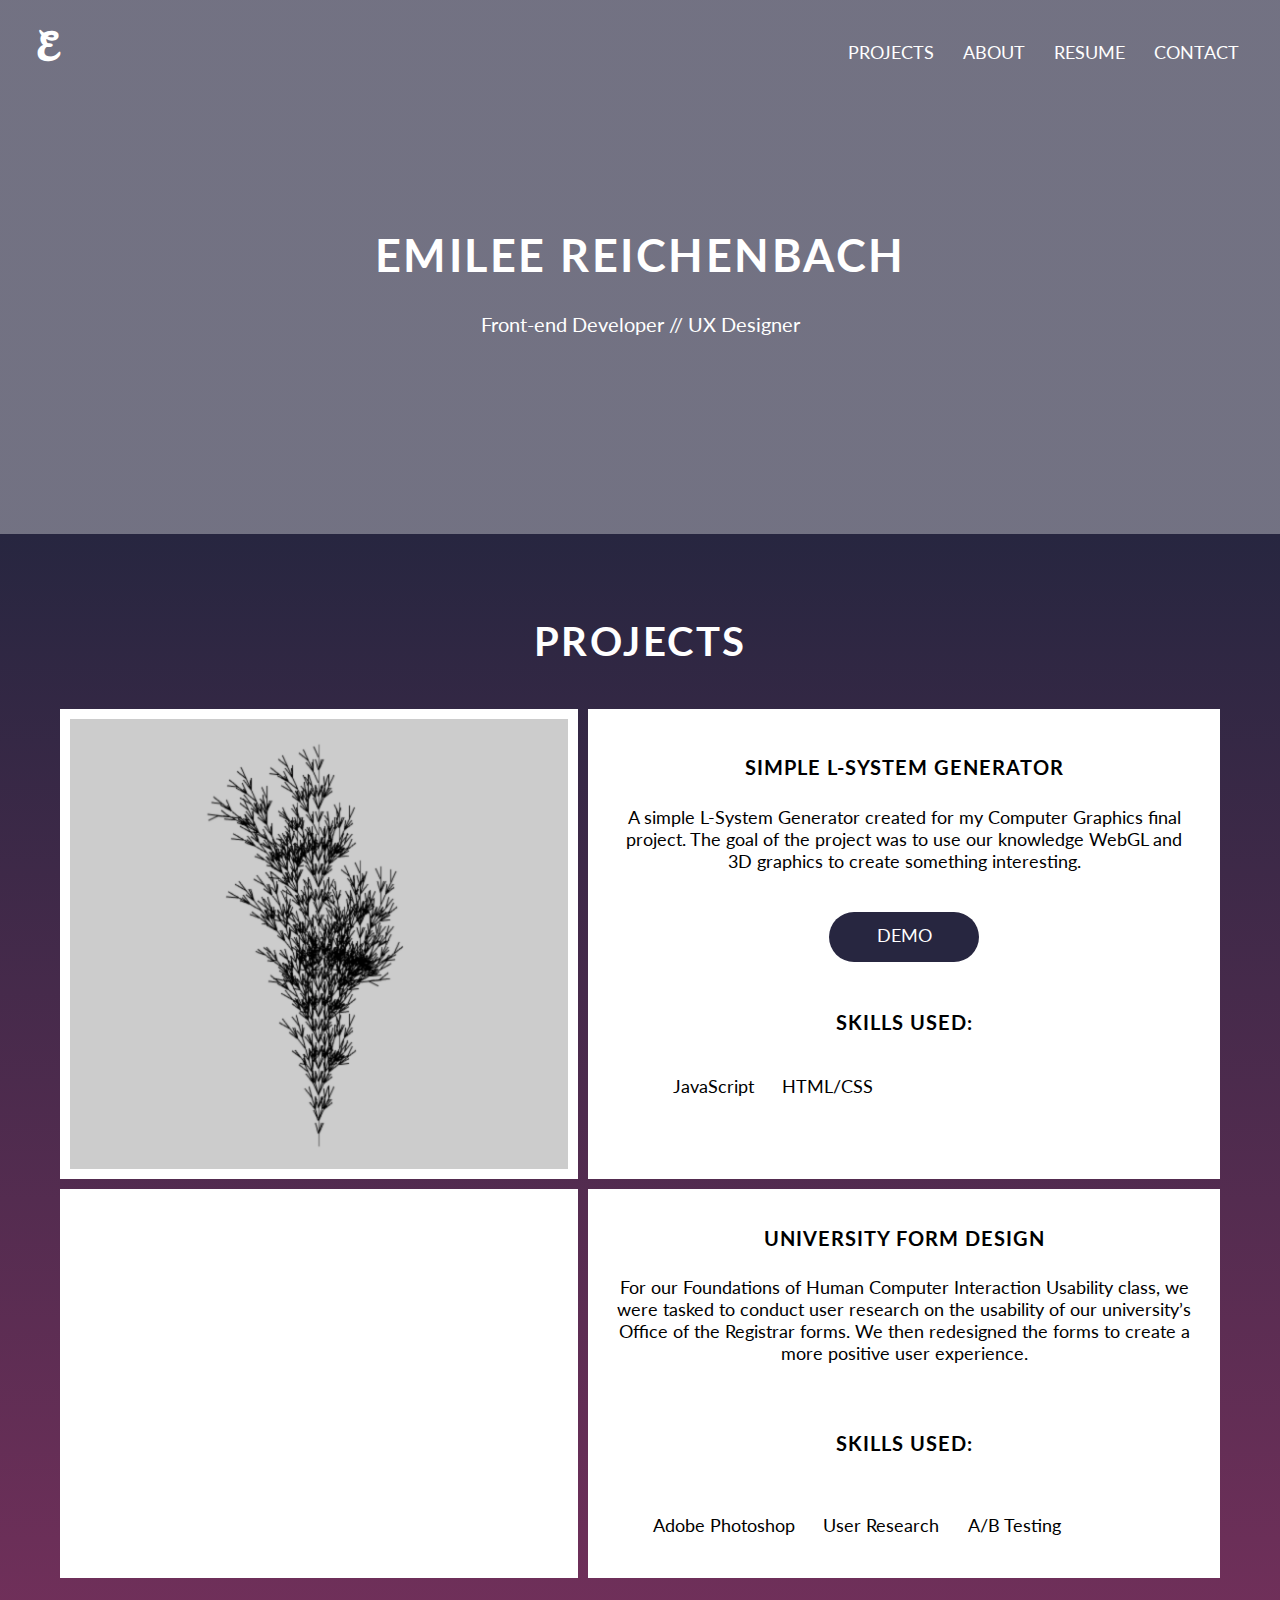
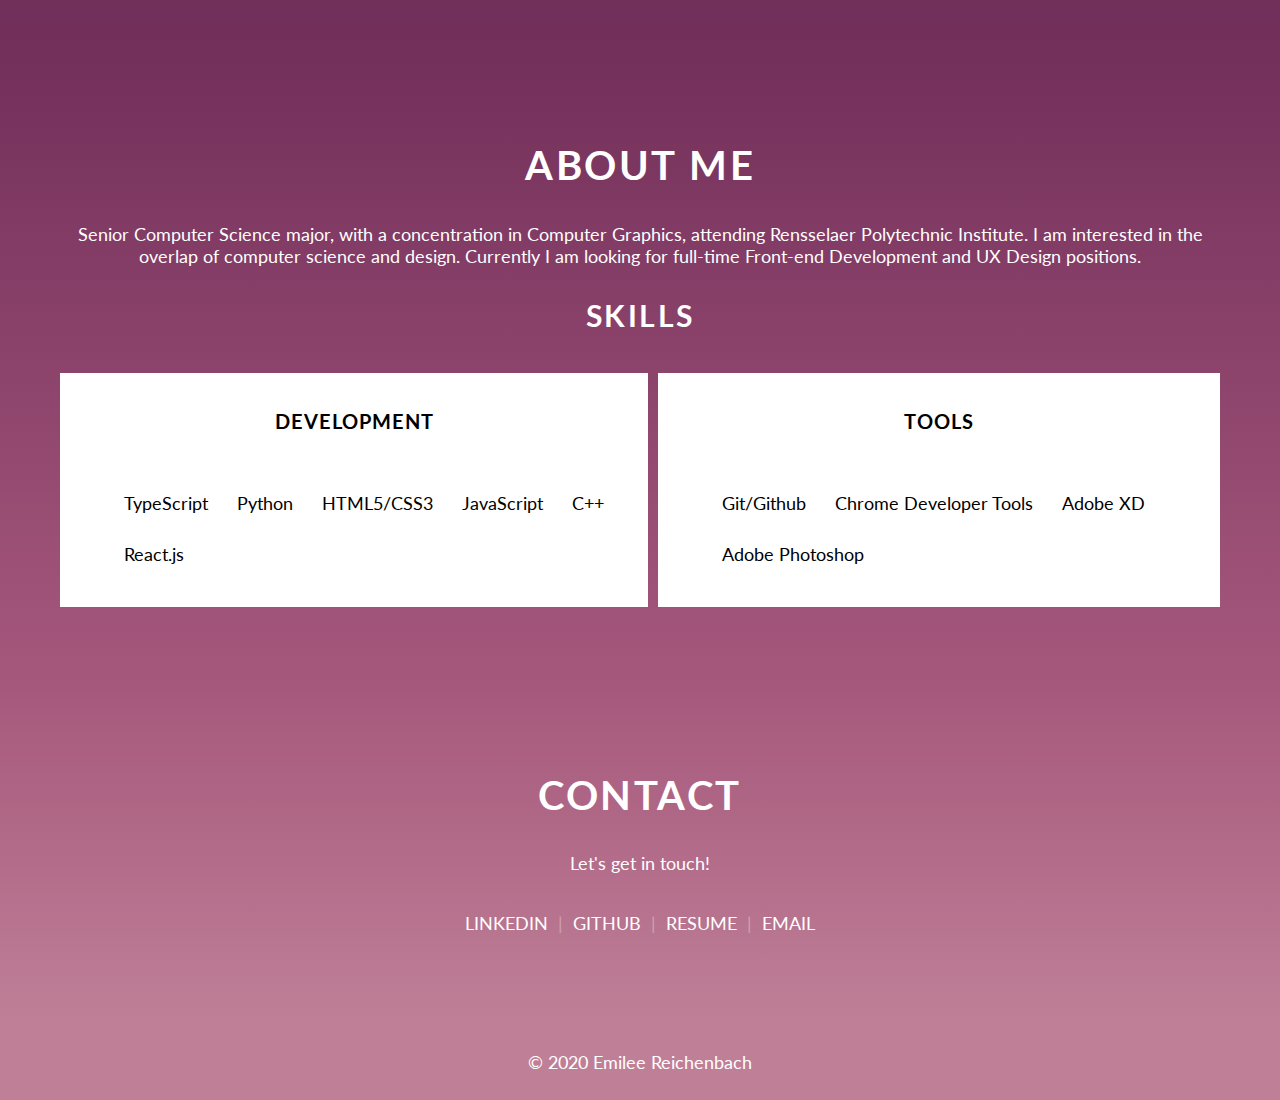
==== commit 04716ad6: "Demo button added" ====
--- a/index.html
+++ b/index.html
@@ -61,6 +61,12 @@
             knowledge WebGL and 3D graphics to create something interesting.
           </p>
           <br />
+          <a href="https://homepages.rpi.edu/~reiche2/homeworks/TermProject/termProject.html" target="_blank" alt="Demo link"><div class="button">
+          Demo
+          </div></a>
+          <br />
+          <br />
+
           <h4>Skills Used:</h4>
           <ul id="pr">
             <li>JavaScript</li>
--- a/main.css
+++ b/main.css
@@ -20,6 +20,11 @@
 
 :root {
   --header-color: white;
+}
+
+a  {
+  text-decoration: none;
+  color: white;
 }
 
 body {
@@ -86,18 +91,6 @@
   position: absolute;
   margin-top: 0.5em;
   margin-left: 0.9em;
-  -webkit-transition: all 0.3s ease-in-out;
-  -moz-transition: all 0.3s ease-in-out;
-  -o-transition: all 0.3s ease-in-out;
-  transition: all 0.3s ease-in-out;
-} 
-
-#logo:hover {
-  text-decoration: none;
-  -webkit-transform: scale(1.08) rotate(-15deg);
-  -moz-transform: scale(1.08) rotate(-15deg);
-  -o-transform: scale(1.08) rotate(-15deg);
-  transform: scale(1.08) rotate(-15deg);
 } 
 
 header[role="banner"] {
@@ -159,6 +152,7 @@
 /* Project Section */
 main {
   grid-area: project;
+
   padding: 50px;
   padding-bottom: 70px;
   background: linear-gradient(
@@ -174,6 +168,8 @@
 
 .card#projects {
   padding: 20px 30px 20px 30px;
+  max-width: 1000px;
+  display: inline-block;
 }
 
 .card#projects ul {
@@ -203,6 +199,7 @@
   background-color: white;
   color: black;
   text-align: center;
+  max-width: 1000px;
 }
 
 .card ul {
@@ -217,8 +214,8 @@
 
 .card img {
   min-width: 300px;
-  max-width: 400px;
-  max-height: 400px;
+  
+  max-height: 450px;
   margin-bottom: -.2em;
 }
 
@@ -267,6 +264,35 @@
   border-bottom: 3px solid rgb(39, 38, 64);
 }
 
+.button {
+  height: 50px;
+  width: 150px;
+  padding: 12px;
+  display: inline-block;
+  border-radius: 35px;
+  background-color: rgb(39, 38, 64);
+  color: white;
+  -webkit-transition: all 0.5s ease-in-out;
+  -moz-transition: all 0.5s ease-in-out;
+  -o-transition: all 0.5s ease-in-out;
+  transition: all 0.5s ease-in-out;
+  text-transform: uppercase;
+}
+
+.button a{
+  color: white;
+  text-decoration: none;
+}
+
+.button:hover{
+  background-color:rgb(191, 128, 151);
+  color: white;
+  -webkit-transition: all 0.5s ease-in-out;
+  -moz-transition: all 0.5s ease-in-out;
+  -o-transition: all 0.5s ease-in-out;
+  transition: all 0.5s ease-in-out;
+}
+
 /* Footer */
 footer {
   grid-area: footer;
